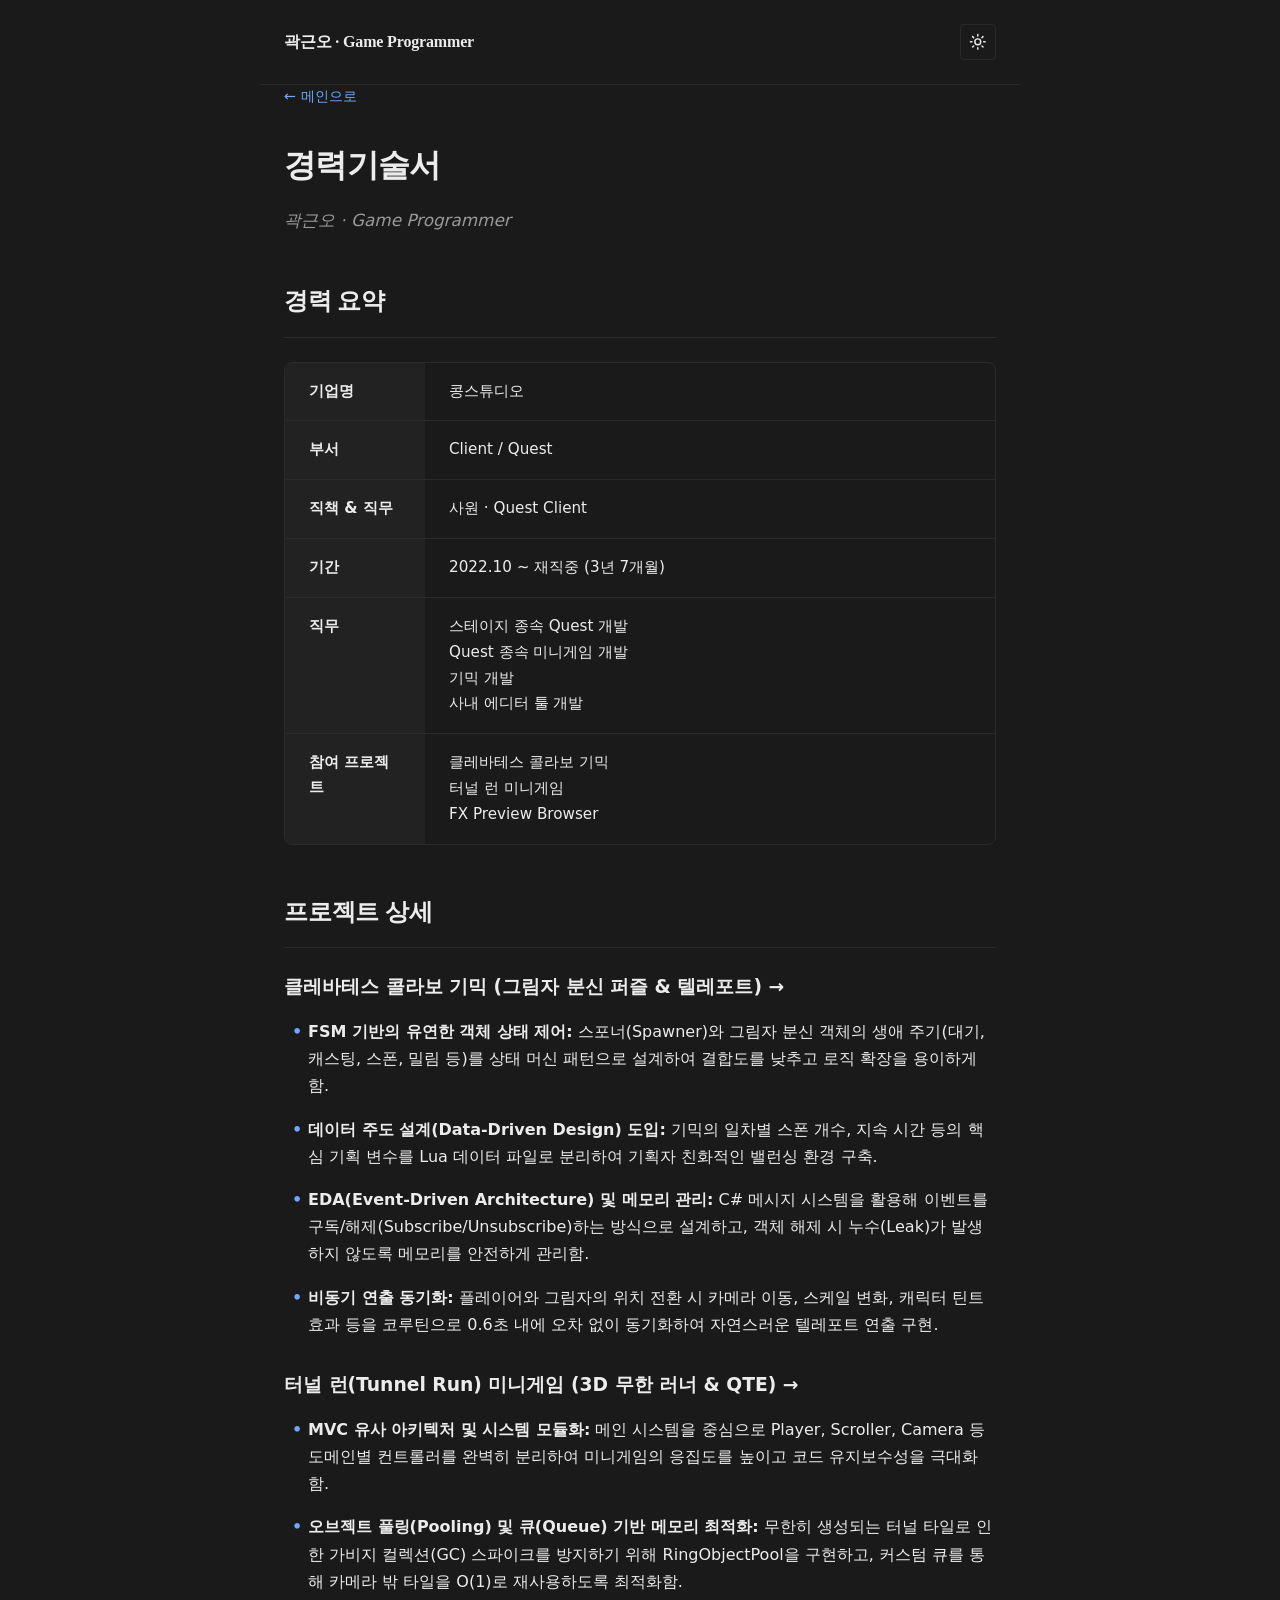
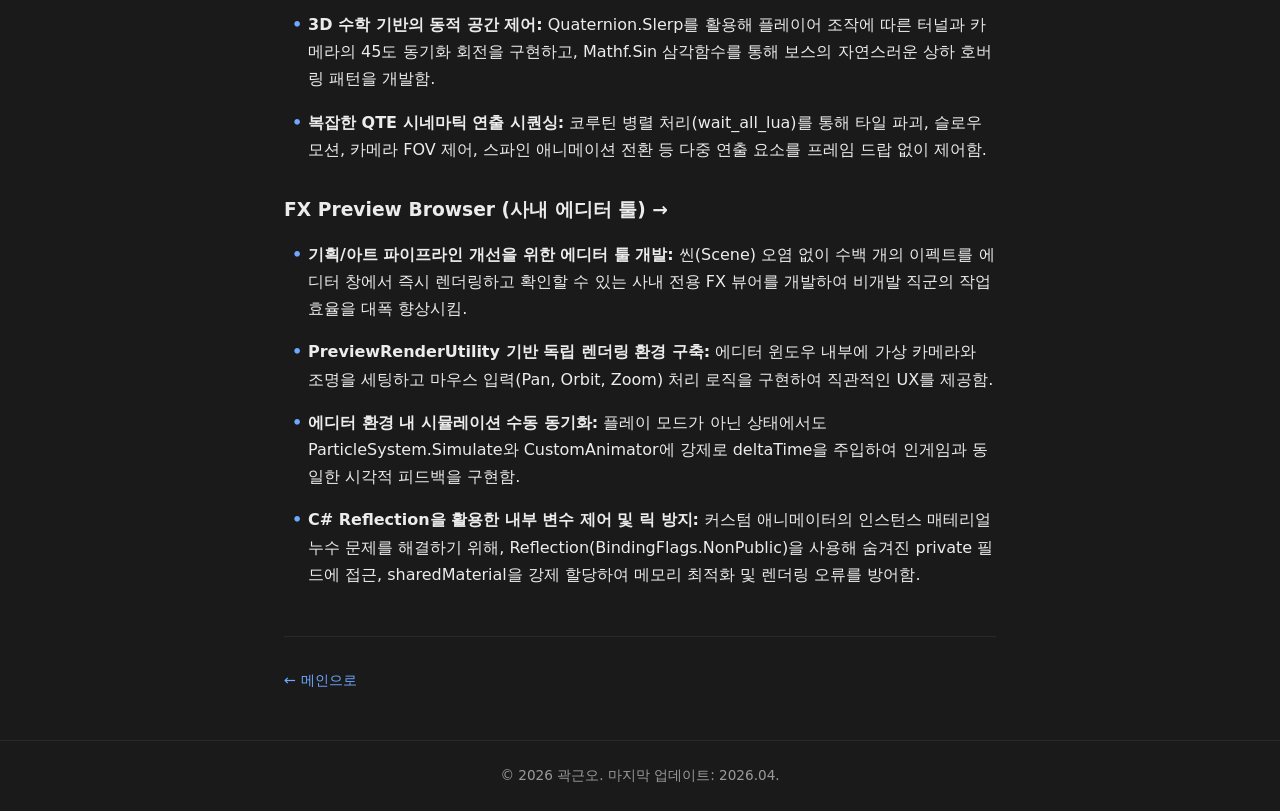
==== career.html @ 3c64c5c9 "Add career/portfolio subpages and restructure index - Convert career section to definition-list tabl" ====
<!DOCTYPE html>
<html lang="ko">
<head>
  <meta charset="UTF-8">
  <meta name="viewport" content="width=device-width, initial-scale=1">
  <title>경력기술서 · 곽근오</title>
  <link rel="stylesheet" href="assets/css/tokens.css">
  <link rel="stylesheet" href="assets/css/main.css">
  <script>
    (function() {
      const THEME_KEY = 'theme';
      const DARK_THEME = 'dark';
      const LIGHT_THEME = 'light';
      const stored = localStorage.getItem(THEME_KEY);
      const theme = stored || DARK_THEME;
      if (theme === LIGHT_THEME) {
        document.documentElement.removeAttribute('data-theme');
      } else {
        document.documentElement.setAttribute('data-theme', DARK_THEME);
      }
    })();
  </script>
</head>
<body>
  <header>
    <a href="index.html" class="brand">곽근오 · Game Programmer</a>
    <button class="theme-toggle" type="button" aria-label="테마 전환">
      <svg class="icon icon-sun" viewBox="0 0 24 24" fill="none" stroke="currentColor" stroke-width="2" stroke-linecap="round" stroke-linejoin="round" aria-hidden="true">
        <circle cx="12" cy="12" r="4"/>
        <path d="M12 2v2M12 20v2M4.93 4.93l1.41 1.41M17.66 17.66l1.41 1.41M2 12h2M20 12h2M4.93 19.07l1.41-1.41M17.66 6.34l1.41-1.41"/>
      </svg>
      <svg class="icon icon-moon" viewBox="0 0 24 24" fill="none" stroke="currentColor" stroke-width="2" stroke-linecap="round" stroke-linejoin="round" aria-hidden="true">
        <path d="M21 12.79A9 9 0 1 1 11.21 3 7 7 0 0 0 21 12.79z"/>
      </svg>
    </button>
  </header>

  <main>
    <div class="breadcrumb">
      <a href="index.html">← 메인으로</a>
    </div>

    <article class="project-hero">
      <h1>경력기술서</h1>
      <div class="project-tagline">곽근오 · Game Programmer</div>
    </article>

    <section class="career">
      <h2>경력 요약</h2>
      <dl class="career-table">
        <dt>기업명</dt>
        <dd>콩스튜디오</dd>

        <dt>부서</dt>
        <dd>Client / Quest</dd>

        <dt>직책 &amp; 직무</dt>
        <dd>사원 · Quest Client</dd>

        <dt>기간</dt>
        <dd>2022.10 ~ 재직중 (3년 7개월)</dd>

        <dt>직무</dt>
        <dd>
          스테이지 종속 Quest 개발<br>
          Quest 종속 미니게임 개발<br>
          기믹 개발<br>
          사내 에디터 툴 개발
        </dd>

        <dt>참여 프로젝트</dt>
        <dd>
          클레바테스 콜라보 기믹<br>
          터널 런 미니게임<br>
          FX Preview Browser
        </dd>
      </dl>
    </section>

    <section class="key-contributions">
      <h2>프로젝트 상세</h2>

      <article class="contribution-section">
        <h3><a href="projects/klevathes-gimmick.html">클레바테스 콜라보 기믹 (그림자 분신 퍼즐 &amp; 텔레포트) →</a></h3>
        <ul class="contribution-list">
          <li><strong>FSM 기반의 유연한 객체 상태 제어:</strong> 스포너(Spawner)와 그림자 분신 객체의 생애 주기(대기, 캐스팅, 스폰, 밀림 등)를 상태 머신 패턴으로 설계하여 결합도를 낮추고 로직 확장을 용이하게 함.</li>
          <li><strong>데이터 주도 설계(Data-Driven Design) 도입:</strong> 기믹의 일차별 스폰 개수, 지속 시간 등의 핵심 기획 변수를 Lua 데이터 파일로 분리하여 기획자 친화적인 밸런싱 환경 구축.</li>
          <li><strong>EDA(Event-Driven Architecture) 및 메모리 관리:</strong> C# 메시지 시스템을 활용해 이벤트를 구독/해제(Subscribe/Unsubscribe)하는 방식으로 설계하고, 객체 해제 시 누수(Leak)가 발생하지 않도록 메모리를 안전하게 관리함.</li>
          <li><strong>비동기 연출 동기화:</strong> 플레이어와 그림자의 위치 전환 시 카메라 이동, 스케일 변화, 캐릭터 틴트 효과 등을 코루틴으로 0.6초 내에 오차 없이 동기화하여 자연스러운 텔레포트 연출 구현.</li>
        </ul>
      </article>

      <article class="contribution-section">
        <h3><a href="projects/tunnel-run.html">터널 런(Tunnel Run) 미니게임 (3D 무한 러너 &amp; QTE) →</a></h3>
        <ul class="contribution-list">
          <li><strong>MVC 유사 아키텍처 및 시스템 모듈화:</strong> 메인 시스템을 중심으로 Player, Scroller, Camera 등 도메인별 컨트롤러를 완벽히 분리하여 미니게임의 응집도를 높이고 코드 유지보수성을 극대화함.</li>
          <li><strong>오브젝트 풀링(Pooling) 및 큐(Queue) 기반 메모리 최적화:</strong> 무한히 생성되는 터널 타일로 인한 가비지 컬렉션(GC) 스파이크를 방지하기 위해 RingObjectPool을 구현하고, 커스텀 큐를 통해 카메라 밖 타일을 O(1)로 재사용하도록 최적화함.</li>
          <li><strong>3D 수학 기반의 동적 공간 제어:</strong> Quaternion.Slerp를 활용해 플레이어 조작에 따른 터널과 카메라의 45도 동기화 회전을 구현하고, Mathf.Sin 삼각함수를 통해 보스의 자연스러운 상하 호버링 패턴을 개발함.</li>
          <li><strong>복잡한 QTE 시네마틱 연출 시퀀싱:</strong> 코루틴 병렬 처리(wait_all_lua)를 통해 타일 파괴, 슬로우 모션, 카메라 FOV 제어, 스파인 애니메이션 전환 등 다중 연출 요소를 프레임 드랍 없이 제어함.</li>
        </ul>
      </article>

      <article class="contribution-section">
        <h3><a href="projects/fx-preview-browser.html">FX Preview Browser (사내 에디터 툴) →</a></h3>
        <ul class="contribution-list">
          <li><strong>기획/아트 파이프라인 개선을 위한 에디터 툴 개발:</strong> 씬(Scene) 오염 없이 수백 개의 이펙트를 에디터 창에서 즉시 렌더링하고 확인할 수 있는 사내 전용 FX 뷰어를 개발하여 비개발 직군의 작업 효율을 대폭 향상시킴.</li>
          <li><strong>PreviewRenderUtility 기반 독립 렌더링 환경 구축:</strong> 에디터 윈도우 내부에 가상 카메라와 조명을 세팅하고 마우스 입력(Pan, Orbit, Zoom) 처리 로직을 구현하여 직관적인 UX를 제공함.</li>
          <li><strong>에디터 환경 내 시뮬레이션 수동 동기화:</strong> 플레이 모드가 아닌 상태에서도 ParticleSystem.Simulate와 CustomAnimator에 강제로 deltaTime을 주입하여 인게임과 동일한 시각적 피드백을 구현함.</li>
          <li><strong>C# Reflection을 활용한 내부 변수 제어 및 릭 방지:</strong> 커스텀 애니메이터의 인스턴스 매테리얼 누수 문제를 해결하기 위해, Reflection(BindingFlags.NonPublic)을 사용해 숨겨진 private 필드에 접근, sharedMaterial을 강제 할당하여 메모리 최적화 및 렌더링 오류를 방어함.</li>
        </ul>
      </article>
    </section>

    <div class="breadcrumb breadcrumb-bottom">
      <a href="index.html">← 메인으로</a>
    </div>
  </main>

  <footer>
    <p>&copy; 2026 곽근오. 마지막 업데이트: 2026.04.</p>
  </footer>

  <script src="assets/js/theme-toggle.js"></script>
</body>
</html>
---- assets/css/tokens.css ----
/* CSS 색상 및 타이포그래피 변수 */

:root {
  /* 라이트 모드 */
  --bg: #ffffff;
  --fg: #1f1f1f;
  --muted: #6b6b6b;
  --border: #e8e8e8;
  --accent: #2d6cdf;
  --card: #fafafa;

  /* 타이포그래피 */
  --font-sans: system-ui, "Segoe UI", Roboto, "Helvetica Neue", "Pretendard", "Noto Sans KR", sans-serif;
  --font-serif: "Nanum Myeongjo", Georgia, serif;

  /* 스페이싱 */
  --space-xs: 0.25rem;
  --space-sm: 0.5rem;
  --space-md: 1rem;
  --space-lg: 1.5rem;
  --space-xl: 2rem;
  --space-2xl: 3rem;

  /* 보더 */
  --radius-sm: 4px;
  --radius-md: 8px;
  --radius-lg: 12px;
}

:root[data-theme="dark"] {
  /* 다크 모드 */
  --bg: #1a1a1a;
  --fg: #ececec;
  --muted: #9a9a9a;
  --border: #2a2a2a;
  --accent: #6ea8ff;
  --card: #222222;
}
---- assets/css/main.css ----
/* 메인 스타일시트 */

@import url("tokens.css");

* {
  margin: 0;
  padding: 0;
  box-sizing: border-box;
}

html {
  color-scheme: light dark;
}

body {
  font-family: var(--font-sans);
  background-color: var(--bg);
  color: var(--fg);
  line-height: 1.6;
  transition: background-color 0.3s, color 0.3s;
}

/* 헤더 & 토글 */
header {
  display: flex;
  justify-content: space-between;
  align-items: center;
  padding: var(--space-lg);
  border-bottom: 1px solid var(--border);
  max-width: 760px;
  margin: 0 auto;
}

.brand {
  font-size: 1rem;
  font-weight: 600;
  font-family: var(--font-serif);
  letter-spacing: -0.01em;
  color: var(--fg);
  text-decoration: none;
}

.brand:hover {
  opacity: 0.8;
}

.theme-toggle {
  background: none;
  border: 1px solid var(--border);
  border-radius: var(--radius-sm);
  cursor: pointer;
  padding: var(--space-xs) var(--space-sm);
  color: var(--fg);
  transition: opacity 0.2s, border-color 0.2s;
  width: 2.25rem;
  height: 2.25rem;
  display: inline-flex;
  align-items: center;
  justify-content: center;
}

.theme-toggle:hover {
  border-color: var(--accent);
}

.theme-toggle svg {
  width: 1.1rem;
  height: 1.1rem;
}

/* 테마별 아이콘 토글: 다크일 때 sun, 라이트일 때 moon */
:root[data-theme="dark"] .theme-toggle .icon-moon { display: none; }
:root[data-theme="dark"] .theme-toggle .icon-sun  { display: inline; }
:root:not([data-theme="dark"]) .theme-toggle .icon-sun  { display: none; }
:root:not([data-theme="dark"]) .theme-toggle .icon-moon { display: inline; }

.theme-toggle:focus-visible {
  outline: 2px solid var(--accent);
  outline-offset: 2px;
  border-radius: var(--radius-sm);
}

/* 메인 컨테이너 */
main {
  max-width: 760px;
  margin: 0 auto;
  padding: 0 var(--space-lg);
}

/* 섹션 */
section {
  margin: var(--space-2xl) 0;
}

section > h2 {
  font-family: var(--font-serif);
  font-size: 1.5rem;
  font-weight: 600;
  margin-bottom: var(--space-lg);
  letter-spacing: -0.01em;
  border-bottom: 1px solid var(--border);
  padding-bottom: var(--space-md);
}

/* Hero 섹션 */
.hero {
  margin: var(--space-2xl) 0;
}

.hero h1 {
  font-family: var(--font-serif);
  font-size: 2.5rem;
  font-weight: 700;
  margin-bottom: var(--space-md);
  letter-spacing: -0.02em;
  line-height: 1.2;
}

.hero-meta {
  color: var(--muted);
  margin-bottom: var(--space-lg);
  font-size: 0.95rem;
}

.hero-meta span {
  margin-right: var(--space-md);
}

.hero-links {
  display: flex;
  gap: var(--space-lg);
  align-items: center;
  flex-wrap: wrap;
  margin-bottom: var(--space-lg);
}

.hero-links a {
  color: var(--accent);
  text-decoration: none;
  font-size: 0.95rem;
  transition: opacity 0.2s;
}

.hero-links a:hover {
  opacity: 0.8;
}

.hero-links a:focus-visible {
  outline: 2px solid var(--accent);
  outline-offset: 2px;
}

/* About 섹션 */
.about p {
  margin-bottom: var(--space-lg);
  color: var(--fg);
}

/* 기술 스택 */
.tech-stack {
  margin-top: var(--space-lg);
}

.tech-category {
  margin-bottom: var(--space-lg);
}

.tech-category-title {
  font-weight: 600;
  margin-bottom: var(--space-sm);
  color: var(--fg);
}

.tech-category-desc {
  color: var(--muted);
  font-size: 0.9rem;
  margin-bottom: var(--space-sm);
}

.tech-tags {
  display: flex;
  gap: var(--space-sm);
  flex-wrap: wrap;
}

.tech-tag {
  display: inline-block;
  background-color: var(--card);
  color: var(--fg);
  padding: var(--space-sm) var(--space-md);
  border-radius: var(--radius-sm);
  font-size: 0.85rem;
  border: 1px solid var(--border);
}

/* 섹션 헤더 (제목 + 우측 링크) */
.section-header {
  display: flex;
  justify-content: space-between;
  align-items: baseline;
  margin-bottom: var(--space-lg);
  border-bottom: 1px solid var(--border);
  padding-bottom: var(--space-md);
  gap: var(--space-md);
  flex-wrap: wrap;
}

.section-header h2 {
  margin-bottom: 0;
  border-bottom: none;
  padding-bottom: 0;
  font-family: var(--font-serif);
  font-size: 1.5rem;
  font-weight: 600;
  letter-spacing: -0.01em;
}

.section-link {
  color: var(--accent);
  text-decoration: none;
  font-size: 0.9rem;
  transition: opacity 0.2s;
}

.section-link:hover {
  opacity: 0.8;
}

/* 경력 표 (definition list 2열 grid) */
.career-table {
  display: grid;
  grid-template-columns: 140px 1fr;
  gap: 0;
  border: 1px solid var(--border);
  border-radius: var(--radius-md);
  overflow: hidden;
}

.career-table dt {
  background-color: var(--card);
  padding: var(--space-md) var(--space-lg);
  font-weight: 600;
  color: var(--fg);
  border-bottom: 1px solid var(--border);
  font-size: 0.95rem;
}

.career-table dd {
  padding: var(--space-md) var(--space-lg);
  color: var(--fg);
  border-bottom: 1px solid var(--border);
  font-size: 0.95rem;
  line-height: 1.7;
}

.career-table dt:last-of-type,
.career-table dd:last-of-type {
  border-bottom: none;
}

/* 포트폴리오 메인 링크 카드 */
.portfolio-link-section {
  margin-top: var(--space-2xl);
}

.portfolio-link-card {
  display: flex;
  flex-direction: column;
  gap: var(--space-xs);
  padding: var(--space-xl);
  background-color: var(--card);
  border: 1px solid var(--border);
  border-radius: var(--radius-md);
  text-decoration: none;
  color: inherit;
  position: relative;
  transition: border-color 0.2s, box-shadow 0.2s, transform 0.2s;
  cursor: pointer;
}

.portfolio-link-card:hover {
  border-color: var(--accent);
  box-shadow: 0 2px 12px rgba(0, 0, 0, 0.08);
  transform: translateY(-1px);
}

.portfolio-link-card:focus-visible {
  outline: 2px solid var(--accent);
  outline-offset: 2px;
}

.portfolio-link-title {
  font-family: var(--font-serif);
  font-size: 1.5rem;
  font-weight: 600;
  letter-spacing: -0.01em;
  color: var(--fg);
}

.portfolio-link-sub {
  color: var(--muted);
  font-size: 0.95rem;
}

.portfolio-link-arrow {
  position: absolute;
  top: var(--space-xl);
  right: var(--space-xl);
  color: var(--accent);
  font-size: 1.25rem;
  transition: transform 0.2s;
}

.portfolio-link-card:hover .portfolio-link-arrow {
  transform: translateX(3px);
}

/* 포트폴리오 그룹 (portfolio.html) */
.portfolio-group {
  margin-bottom: var(--space-2xl);
}

.portfolio-group-title {
  font-family: var(--font-serif);
  font-size: 1.25rem;
  font-weight: 600;
  letter-spacing: -0.01em;
  margin-bottom: var(--space-lg);
  padding-bottom: var(--space-sm);
  border-bottom: 1px solid var(--border);
}

/* 링크 없는 카드는 포인터/호버 제거 */
.project-card-static {
  cursor: default;
}

.project-card-static:hover {
  border-color: var(--border);
  box-shadow: none;
}

/* 경력기술서 페이지 프로젝트 불렛 리스트 */
.contribution-list {
  list-style: none;
  padding-left: 0;
}

.contribution-list li {
  position: relative;
  padding-left: var(--space-lg);
  margin-bottom: var(--space-md);
  color: var(--fg);
  line-height: 1.7;
}

.contribution-list li:before {
  content: "•";
  position: absolute;
  left: var(--space-sm);
  color: var(--accent);
  font-weight: bold;
}

.contribution-section h3 a {
  color: var(--fg);
  text-decoration: none;
  transition: color 0.2s;
}

.contribution-section h3 a:hover {
  color: var(--accent);
}

/* Career 섹션 */
.career-item {
  margin-bottom: var(--space-lg);
}

.career-header {
  font-weight: 600;
  font-size: 1.05rem;
  margin-bottom: var(--space-sm);
}

.career-meta {
  color: var(--muted);
  font-size: 0.9rem;
  margin-bottom: var(--space-md);
}

.career-item ul {
  list-style: none;
  padding-left: var(--space-md);
}

.career-item li {
  color: var(--fg);
  margin-bottom: var(--space-sm);
  position: relative;
  padding-left: var(--space-md);
}

.career-item li:before {
  content: "•";
  position: absolute;
  left: 0;
  color: var(--accent);
}

/* 프로젝트 그리드 */
.projects-grid {
  display: grid;
  grid-template-columns: repeat(2, 1fr);
  gap: var(--space-lg);
  margin-top: var(--space-lg);
}

.project-card {
  background-color: var(--card);
  border: 1px solid var(--border);
  border-radius: var(--radius-md);
  padding: var(--space-lg);
  transition: border-color 0.2s, box-shadow 0.2s;
  text-decoration: none;
  color: inherit;
  display: flex;
  flex-direction: column;
}

a.project-card {
  cursor: pointer;
}

a.project-card:hover {
  border-color: var(--accent);
  box-shadow: 0 2px 8px rgba(0, 0, 0, 0.1);
}

.project-card:focus-visible {
  outline: 2px solid var(--accent);
  outline-offset: 2px;
}

.project-card h3 {
  font-family: var(--font-serif);
  font-size: 1.1rem;
  font-weight: 600;
  margin-bottom: var(--space-sm);
  letter-spacing: -0.01em;
}

.project-card .tagline {
  color: var(--muted);
  font-size: 0.9rem;
  margin-bottom: var(--space-md);
}

.project-meta {
  color: var(--muted);
  font-size: 0.85rem;
  margin-bottom: var(--space-md);
  display: flex;
  flex-wrap: wrap;
  gap: var(--space-sm);
}

.project-meta span {
  display: flex;
  align-items: center;
}

.project-description {
  color: var(--fg);
  font-size: 0.9rem;
  line-height: 1.5;
}

.project-image {
  width: 100%;
  height: auto;
  margin-top: var(--space-md);
  border-radius: var(--radius-sm);
}

/* 교육 섹션 */
.education-item {
  margin-bottom: var(--space-lg);
}

.education-item h3 {
  font-weight: 600;
  margin-bottom: var(--space-sm);
}

.education-meta {
  color: var(--muted);
  font-size: 0.9rem;
}

/* 푸터 */
footer {
  border-top: 1px solid var(--border);
  padding: var(--space-lg) 0;
  margin-top: var(--space-2xl);
  color: var(--muted);
  font-size: 0.85rem;
  text-align: center;
}

/* 상세 페이지 공통 */
.breadcrumb {
  font-size: 0.9rem;
  margin-bottom: var(--space-xl);
}

.breadcrumb-bottom {
  margin-top: var(--space-2xl);
  padding-top: var(--space-xl);
  border-top: 1px solid var(--border);
}

.breadcrumb a {
  color: var(--accent);
  text-decoration: none;
}

.breadcrumb a:hover {
  opacity: 0.8;
}

.breadcrumb a:focus-visible {
  outline: 2px solid var(--accent);
  outline-offset: 2px;
}

.project-hero {
  margin-bottom: var(--space-2xl);
}

.project-hero h1 {
  font-family: var(--font-serif);
  font-size: 2rem;
  font-weight: 700;
  margin-bottom: var(--space-md);
  letter-spacing: -0.02em;
}

.project-tagline {
  color: var(--muted);
  font-size: 1.05rem;
  margin-bottom: var(--space-lg);
  font-style: italic;
}

.project-meta-detail {
  display: flex;
  gap: var(--space-lg);
  flex-wrap: wrap;
  margin-bottom: var(--space-lg);
  font-size: 0.9rem;
}

.project-meta-item {
  display: flex;
  flex-direction: column;
}

.project-meta-label {
  color: var(--muted);
  font-size: 0.85rem;
  margin-bottom: var(--space-xs);
}

.project-overview {
  margin-bottom: var(--space-xl);
}

.project-overview p {
  margin-bottom: var(--space-lg);
  color: var(--fg);
}

.key-contributions {
  margin-bottom: var(--space-xl);
}

.contribution-section {
  margin-bottom: var(--space-xl);
}

.contribution-section h3 {
  font-weight: 600;
  margin-bottom: var(--space-md);
}

.contribution-section p {
  margin-bottom: var(--space-md);
  color: var(--fg);
}

.contribution-section p.aux {
  color: var(--muted);
  font-size: 0.95rem;
  font-style: italic;
}

.tech-used {
  display: flex;
  gap: var(--space-sm);
  flex-wrap: wrap;
  margin-bottom: var(--space-xl);
}

.tech-chip {
  background-color: var(--card);
  color: var(--fg);
  padding: var(--space-sm) var(--space-md);
  border-radius: var(--radius-sm);
  font-size: 0.85rem;
  border: 1px solid var(--border);
}

/* 반응형 */
@media (max-width: 640px) {
  body {
    font-size: 16px;
  }

  main {
    padding: 0 var(--space-md);
  }

  header {
    padding: var(--space-md) 0;
  }

  .hero h1 {
    font-size: 1.8rem;
  }

  section > h2 {
    font-size: 1.3rem;
  }

  .projects-grid {
    grid-template-columns: 1fr;
    gap: var(--space-md);
  }

  .project-card {
    padding: var(--space-md);
  }

  .hero-links {
    flex-direction: column;
    align-items: flex-start;
  }

  .project-hero h1 {
    font-size: 1.5rem;
  }

  .project-meta-detail {
    flex-direction: column;
    gap: var(--space-md);
  }

  .career-table {
    grid-template-columns: 100px 1fr;
  }

  .career-table dt,
  .career-table dd {
    padding: var(--space-sm) var(--space-md);
    font-size: 0.9rem;
  }

  .portfolio-link-card {
    padding: var(--space-lg);
  }

  .portfolio-link-arrow {
    top: var(--space-lg);
    right: var(--space-lg);
  }

  .portfolio-link-title {
    font-size: 1.2rem;
  }

  .section-header {
    flex-direction: row;
    align-items: baseline;
  }
}

/* 포커스 아웃라인 공통 */
a:focus-visible,
button:focus-visible {
  outline: 2px solid var(--accent);
  outline-offset: 2px;
}
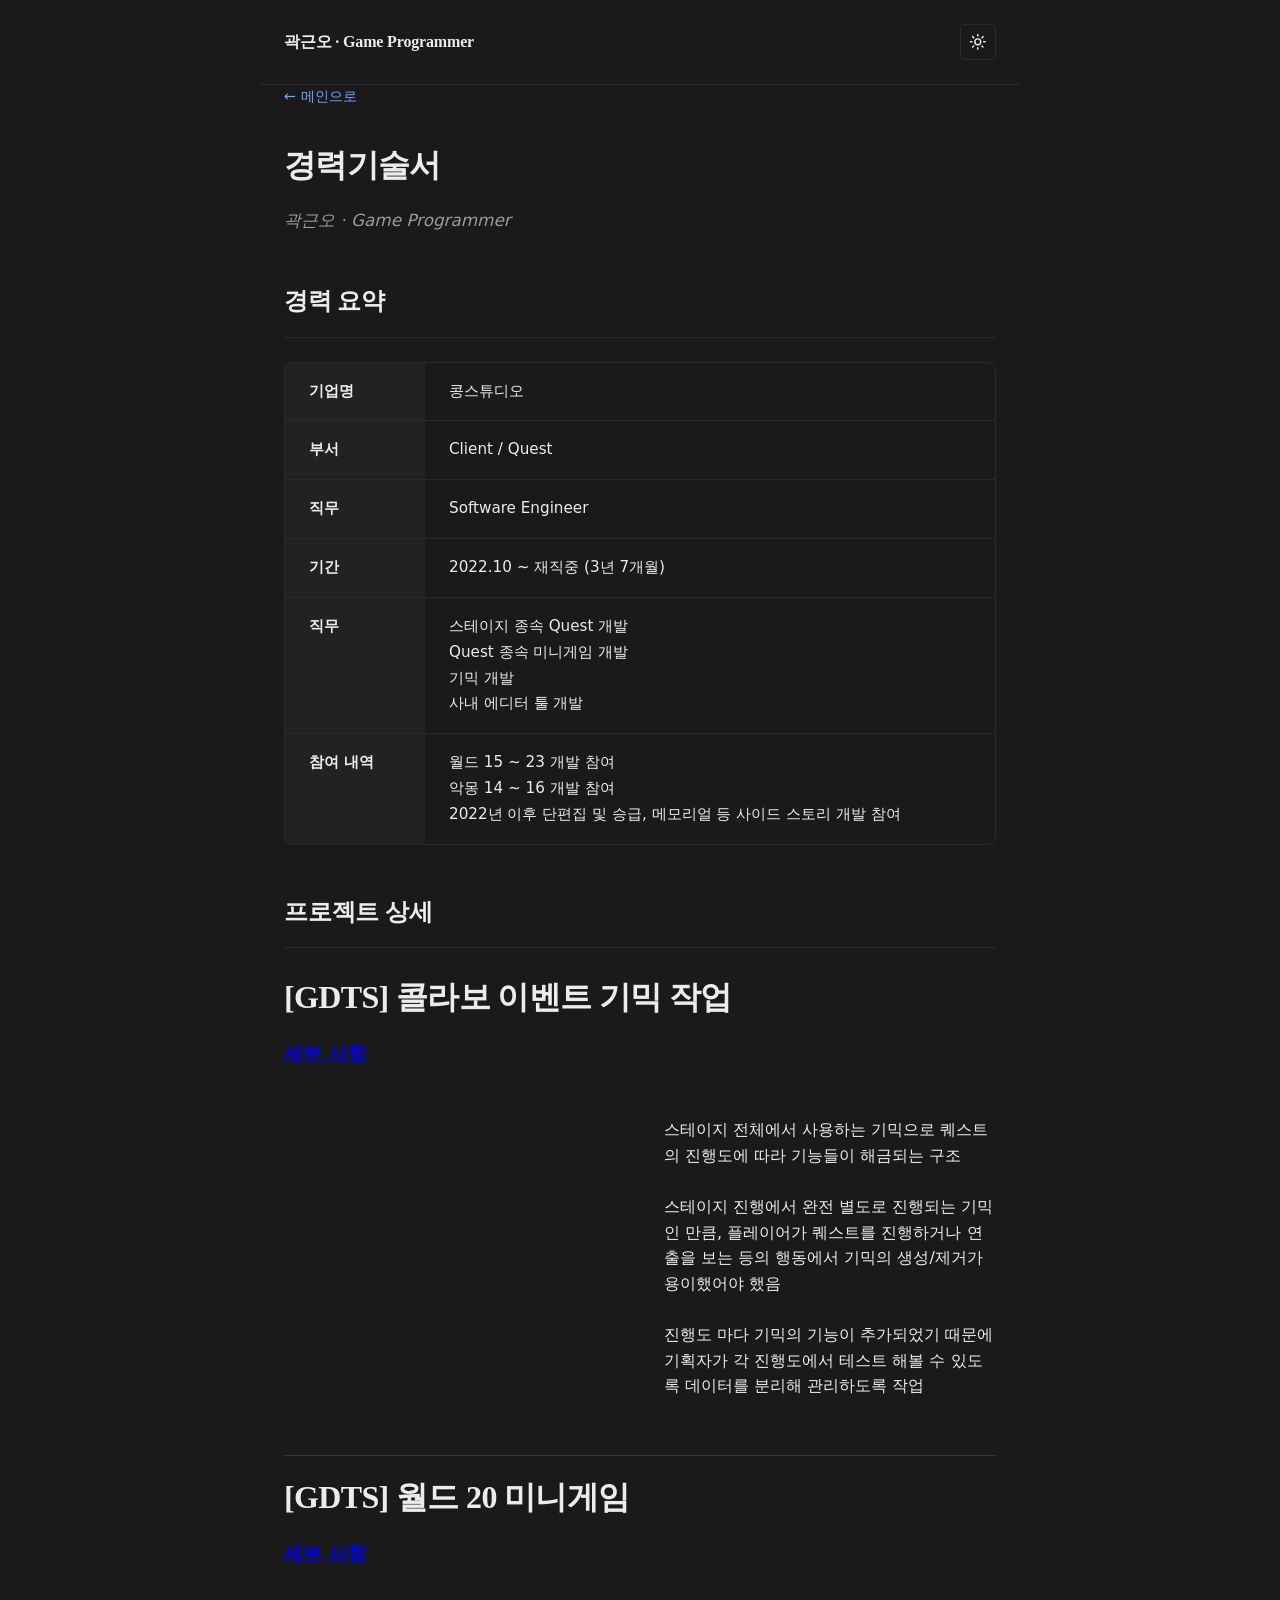
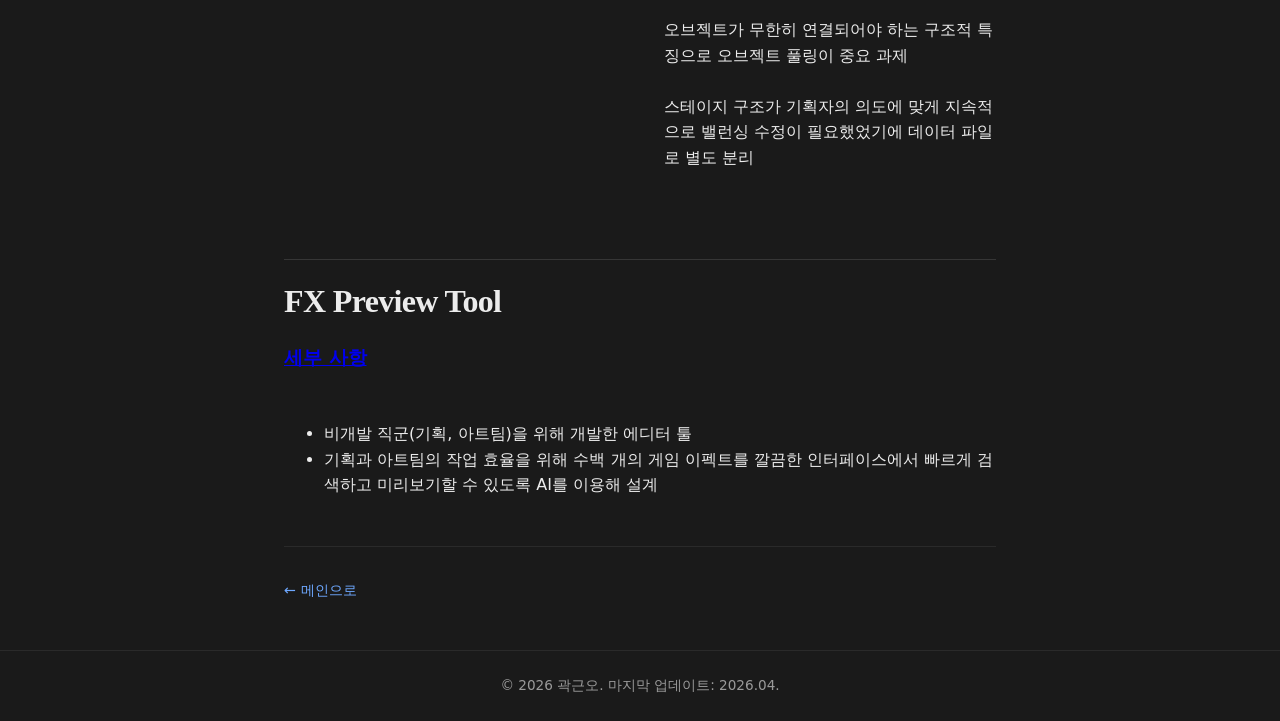
==== commit 79b49514: "이력서 및 경력기술서, 포르폴리오 작업" ====
--- a/career.html
+++ b/career.html
@@ -54,8 +54,8 @@
         <dt>부서</dt>
         <dd>Client / Quest</dd>
 
-        <dt>직책 &amp; 직무</dt>
-        <dd>사원 · Quest Client</dd>
+        <dt>직무</dt>
+        <dd>Software Engineer</dd>
 
         <dt>기간</dt>
         <dd>2022.10 ~ 재직중 (3년 7개월)</dd>
@@ -68,47 +68,119 @@
           사내 에디터 툴 개발
         </dd>
 
-        <dt>참여 프로젝트</dt>
+        <dt>참여 내역</dt>
         <dd>
-          클레바테스 콜라보 기믹<br>
-          터널 런 미니게임<br>
-          FX Preview Browser
+          월드 15 ~ 23 개발 참여 <br>
+          악몽 14 ~ 16 개발 참여<br>
+          2022년 이후 단편집 및 승급, 메모리얼 등 사이드 스토리 개발 참여
         </dd>
       </dl>
     </section>
 
     <section class="key-contributions">
       <h2>프로젝트 상세</h2>
+      <article class="project-hero">
+        <h1>[GDTS] 콜라보 이벤트 기믹 작업</h1>
+        <h3><a href="projects/Collabo-Stage-Gimmick.html">세부 사항</a></h3>
+      </article>
+      <section class="project-overview">
+        <div style="display:flex; gap:20px; align-items:flex-start; flex-wrap:wrap;">
+          <div style="flex:0 0 360px; width:360px;">
+            <iframe
+                    id="overview-video"
+                    width="100%"
+                    style="aspect-ratio:16 / 9; border:0; border-radius:12px;"
+                    src="https://www.youtube-nocookie.com/embed/u8asSqNxdyk?enablejsapi=1&start=826"
+                    title="유튜브 영상"
+                    allow="accelerometer; autoplay; clipboard-write; encrypted-media; gyroscope; picture-in-picture; web-share"
+                    allowfullscreen>
+            </iframe>
+          </div>
 
-      <article class="contribution-section">
-        <h3><a href="projects/klevathes-gimmick.html">클레바테스 콜라보 기믹 (그림자 분신 퍼즐 &amp; 텔레포트) →</a></h3>
-        <ul class="contribution-list">
-          <li><strong>FSM 기반의 유연한 객체 상태 제어:</strong> 스포너(Spawner)와 그림자 분신 객체의 생애 주기(대기, 캐스팅, 스폰, 밀림 등)를 상태 머신 패턴으로 설계하여 결합도를 낮추고 로직 확장을 용이하게 함.</li>
-          <li><strong>데이터 주도 설계(Data-Driven Design) 도입:</strong> 기믹의 일차별 스폰 개수, 지속 시간 등의 핵심 기획 변수를 Lua 데이터 파일로 분리하여 기획자 친화적인 밸런싱 환경 구축.</li>
-          <li><strong>EDA(Event-Driven Architecture) 및 메모리 관리:</strong> C# 메시지 시스템을 활용해 이벤트를 구독/해제(Subscribe/Unsubscribe)하는 방식으로 설계하고, 객체 해제 시 누수(Leak)가 발생하지 않도록 메모리를 안전하게 관리함.</li>
-          <li><strong>비동기 연출 동기화:</strong> 플레이어와 그림자의 위치 전환 시 카메라 이동, 스케일 변화, 캐릭터 틴트 효과 등을 코루틴으로 0.6초 내에 오차 없이 동기화하여 자연스러운 텔레포트 연출 구현.</li>
-        </ul>
+          <div style="flex:1; min-width:280px;">
+            <p>
+              스테이지 전체에서 사용하는 기믹으로 퀘스트의 진행도에 따라 기능들이 해금되는 구조<br><br>
+              스테이지 진행에서 완전 별도로 진행되는 기믹인 만큼, 플레이어가 퀘스트를 진행하거나 연출을 보는 등의 행동에서
+              기믹의 생성/제거가 용이했어야 했음<br><br>
+              진행도 마다 기믹의 기능이 추가되었기 때문에 기획자가 각 진행도에서 테스트 해볼 수 있도록 데이터를 분리해 관리하도록 작업
+            </p>
+          </div>
+        </div>
+
+        <script src="https://www.youtube.com/iframe_api"></script>
+        <script>
+          let overviewPlayer;
+
+          function onYouTubeIframeAPIReady() {
+            overviewPlayer = new YT.Player('overview-video', {
+              events: {
+                onReady: function (event) {
+                  event.target.setVolume(25);
+                }
+              }
+            });
+          }
+        </script>
+      </section>
+      
+      <hr style="border:0; border-top:1px solid rgba(255,255,255,0.12); margin:16px 0;">
+
+      <article class="project-hero">
+        <h1>[GDTS] 월드 20 미니게임</h1>
+        <h3><a href="projects/tunnel-run.html">세부 사항</a></h3>
+      </article>
+      <section class="project-overview">
+        <div style="display:flex; gap:20px; align-items:flex-start; flex-wrap:wrap;">
+          <div style="flex:0 0 360px; width:360px;">
+            <iframe
+                    id="overview-video"
+                    width="100%"
+                    style="aspect-ratio:16 / 9; border:0; border-radius:12px;"
+                    src="https://www.youtube-nocookie.com/embed/YUv4AB_B2E8?enablejsapi=1&start=109"
+                    title="유튜브 영상"
+                    allow="accelerometer; autoplay; clipboard-write; encrypted-media; gyroscope; picture-in-picture; web-share"
+                    allowfullscreen>
+            </iframe>
+          </div>
+
+          <div style="flex:1; min-width:280px;">
+            <p>
+              오브젝트가 무한히 연결되어야 하는 구조적 특징으로 오브젝트 풀링이 중요 과제<br><br>
+              스테이지 구조가 기획자의 의도에 맞게 지속적으로 밸런싱 수정이 필요했었기에 데이터 파일로 별도 분리<br><br>
+            </p>
+          </div>
+        </div>
+
+        <script src="https://www.youtube.com/iframe_api"></script>
+        <script>
+          let overviewPlayer;
+
+          function onYouTubeIframeAPIReady() {
+            overviewPlayer = new YT.Player('overview-video', {
+              events: {
+                onReady: function (event) {
+                  event.target.setVolume(25);
+                }
+              }
+            });
+          }
+        </script>
+      </section>
+
+      <hr style="border:0; border-top:1px solid rgba(255,255,255,0.12); margin:16px 0;">
+
+      <article class="project-hero">
+        <h1>FX Preview Tool</h1>
+        <h3><a href="projects/fx-preview-browser.html">세부 사항</a></h3>
       </article>
 
-      <article class="contribution-section">
-        <h3><a href="projects/tunnel-run.html">터널 런(Tunnel Run) 미니게임 (3D 무한 러너 &amp; QTE) →</a></h3>
-        <ul class="contribution-list">
-          <li><strong>MVC 유사 아키텍처 및 시스템 모듈화:</strong> 메인 시스템을 중심으로 Player, Scroller, Camera 등 도메인별 컨트롤러를 완벽히 분리하여 미니게임의 응집도를 높이고 코드 유지보수성을 극대화함.</li>
-          <li><strong>오브젝트 풀링(Pooling) 및 큐(Queue) 기반 메모리 최적화:</strong> 무한히 생성되는 터널 타일로 인한 가비지 컬렉션(GC) 스파이크를 방지하기 위해 RingObjectPool을 구현하고, 커스텀 큐를 통해 카메라 밖 타일을 O(1)로 재사용하도록 최적화함.</li>
-          <li><strong>3D 수학 기반의 동적 공간 제어:</strong> Quaternion.Slerp를 활용해 플레이어 조작에 따른 터널과 카메라의 45도 동기화 회전을 구현하고, Mathf.Sin 삼각함수를 통해 보스의 자연스러운 상하 호버링 패턴을 개발함.</li>
-          <li><strong>복잡한 QTE 시네마틱 연출 시퀀싱:</strong> 코루틴 병렬 처리(wait_all_lua)를 통해 타일 파괴, 슬로우 모션, 카메라 FOV 제어, 스파인 애니메이션 전환 등 다중 연출 요소를 프레임 드랍 없이 제어함.</li>
+      <section class="project-overview">
+        <ul style="margin-top: 0; padding-left: 40px;">
+          <li>비개발 직군(기획, 아트팀)을 위해 개발한 에디터 툴</li>
+          <li>기획과 아트팀의 작업 효율을 위해 수백 개의 게임 이펙트를 깔끔한 인터페이스에서 빠르게 검색하고 미리보기할 수 있도록 AI를 이용해 설계</li>
         </ul>
-      </article>
-
-      <article class="contribution-section">
-        <h3><a href="projects/fx-preview-browser.html">FX Preview Browser (사내 에디터 툴) →</a></h3>
-        <ul class="contribution-list">
-          <li><strong>기획/아트 파이프라인 개선을 위한 에디터 툴 개발:</strong> 씬(Scene) 오염 없이 수백 개의 이펙트를 에디터 창에서 즉시 렌더링하고 확인할 수 있는 사내 전용 FX 뷰어를 개발하여 비개발 직군의 작업 효율을 대폭 향상시킴.</li>
-          <li><strong>PreviewRenderUtility 기반 독립 렌더링 환경 구축:</strong> 에디터 윈도우 내부에 가상 카메라와 조명을 세팅하고 마우스 입력(Pan, Orbit, Zoom) 처리 로직을 구현하여 직관적인 UX를 제공함.</li>
-          <li><strong>에디터 환경 내 시뮬레이션 수동 동기화:</strong> 플레이 모드가 아닌 상태에서도 ParticleSystem.Simulate와 CustomAnimator에 강제로 deltaTime을 주입하여 인게임과 동일한 시각적 피드백을 구현함.</li>
-          <li><strong>C# Reflection을 활용한 내부 변수 제어 및 릭 방지:</strong> 커스텀 애니메이터의 인스턴스 매테리얼 누수 문제를 해결하기 위해, Reflection(BindingFlags.NonPublic)을 사용해 숨겨진 private 필드에 접근, sharedMaterial을 강제 할당하여 메모리 최적화 및 렌더링 오류를 방어함.</li>
-        </ul>
-      </article>
+      </section>
+      
     </section>
 
     <div class="breadcrumb breadcrumb-bottom">
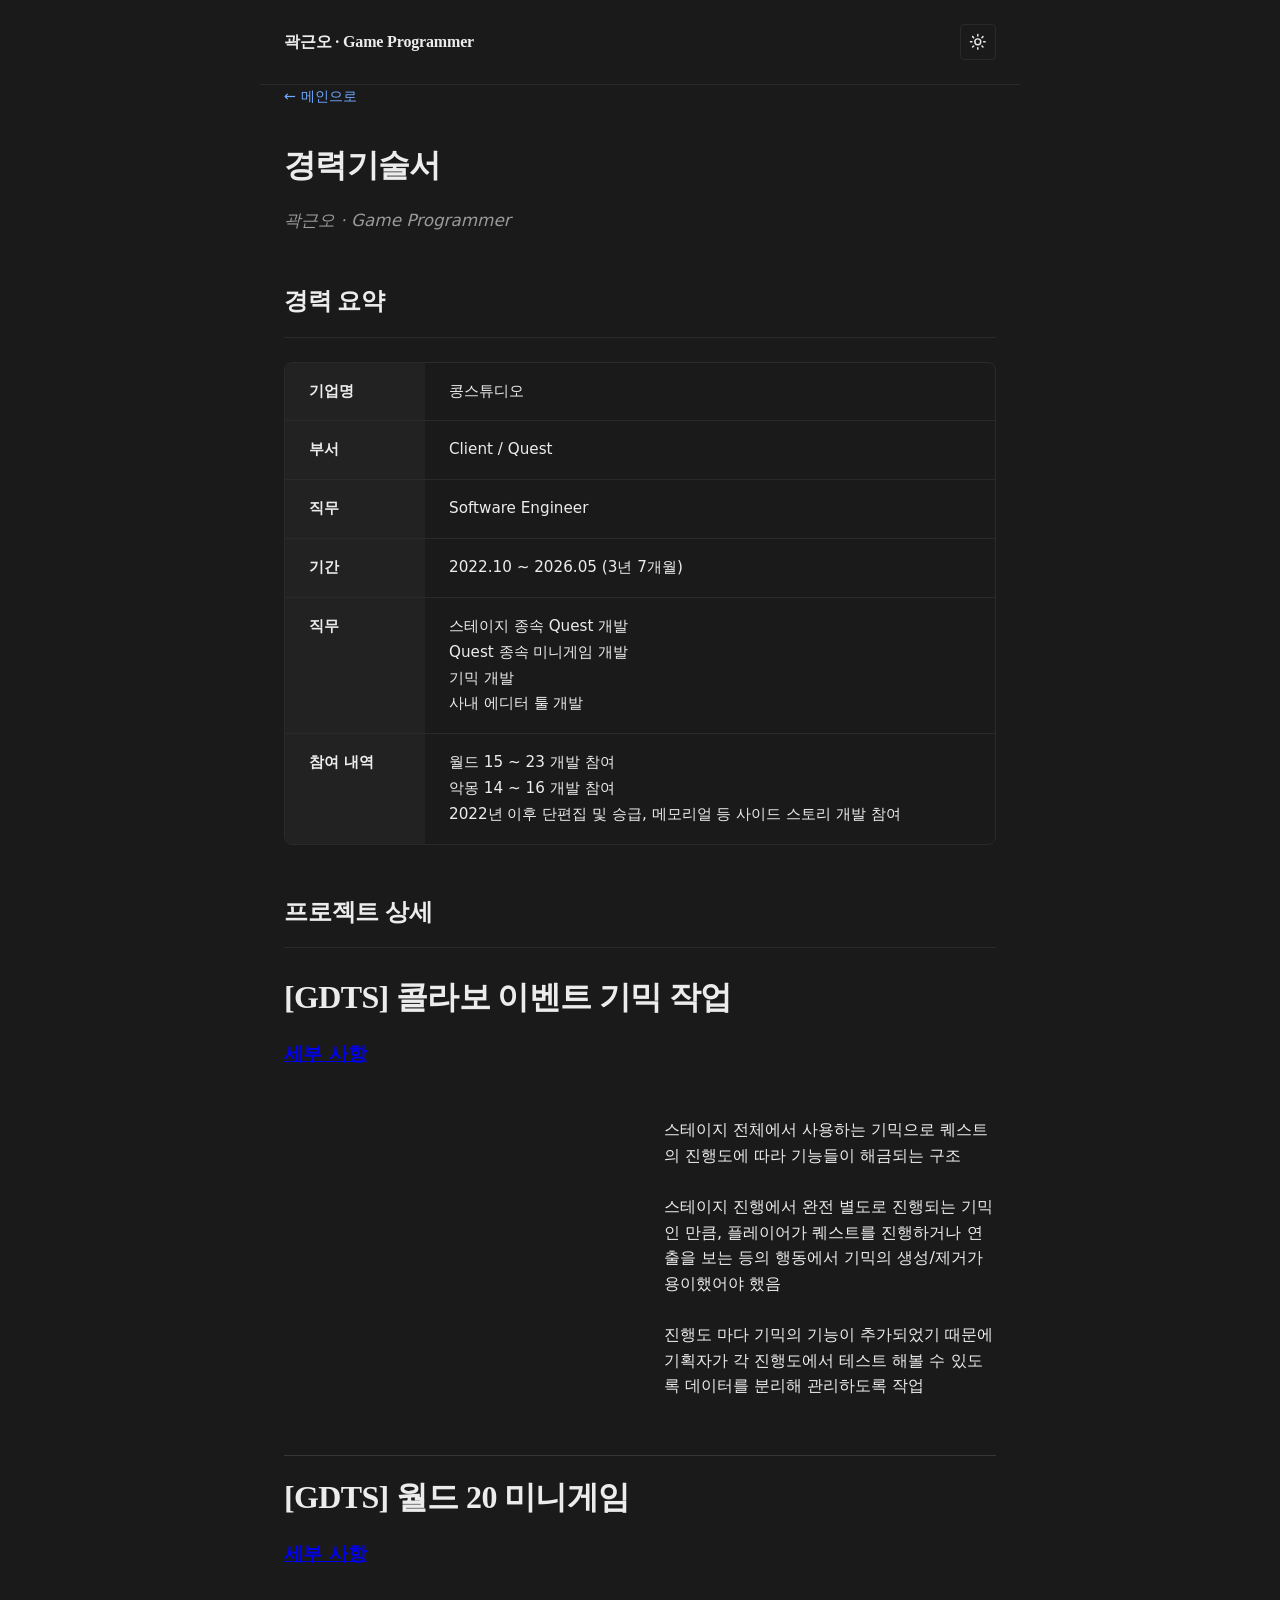
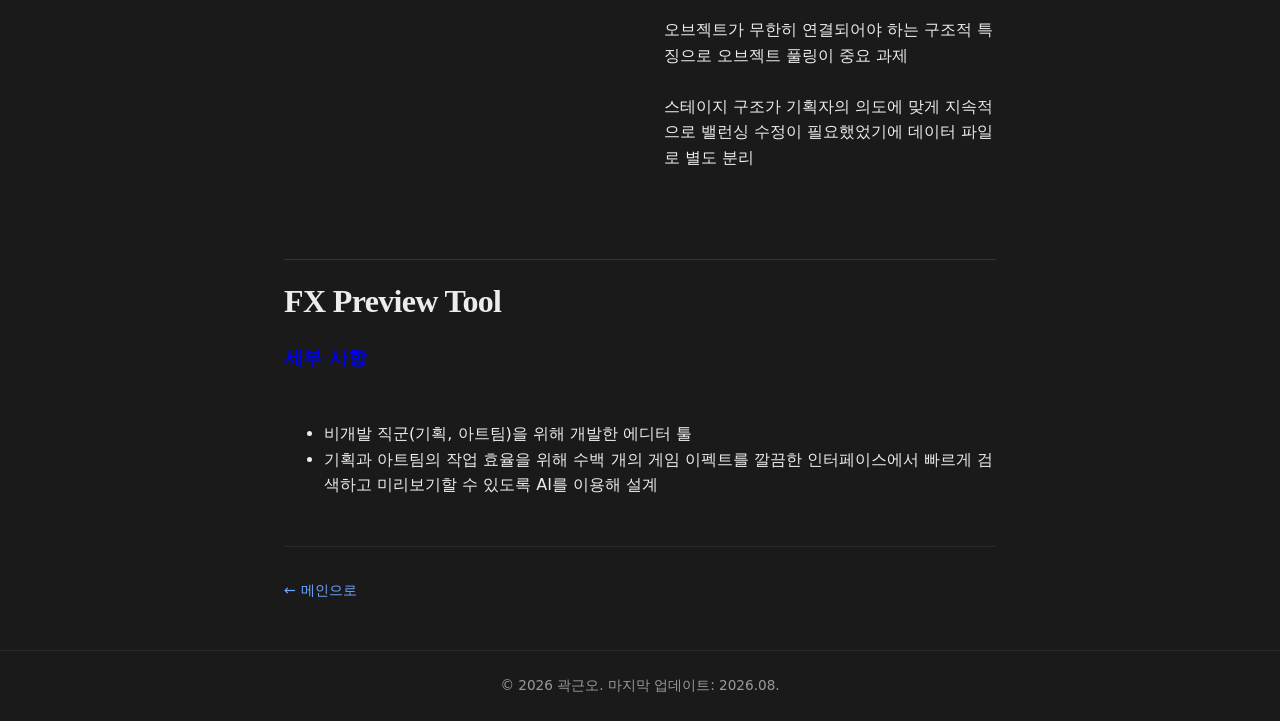
==== commit b2d83d7f: "docs: add Choose And Focus (GMTK Game Jam 2026) entry, close 콩스튜디오 경력 - projects/choose-and-focus.ht" ====
--- a/career.html
+++ b/career.html
@@ -58,7 +58,7 @@
         <dd>Software Engineer</dd>
 
         <dt>기간</dt>
-        <dd>2022.10 ~ 재직중 (3년 7개월)</dd>
+        <dd>2022.10 ~ 2026.05 (3년 7개월)</dd>
 
         <dt>직무</dt>
         <dd>
@@ -189,7 +189,7 @@
   </main>
 
   <footer>
-    <p>&copy; 2026 곽근오. 마지막 업데이트: 2026.04.</p>
+    <p>&copy; 2026 곽근오. 마지막 업데이트: 2026.08.</p>
   </footer>
 
   <script src="assets/js/theme-toggle.js"></script>
